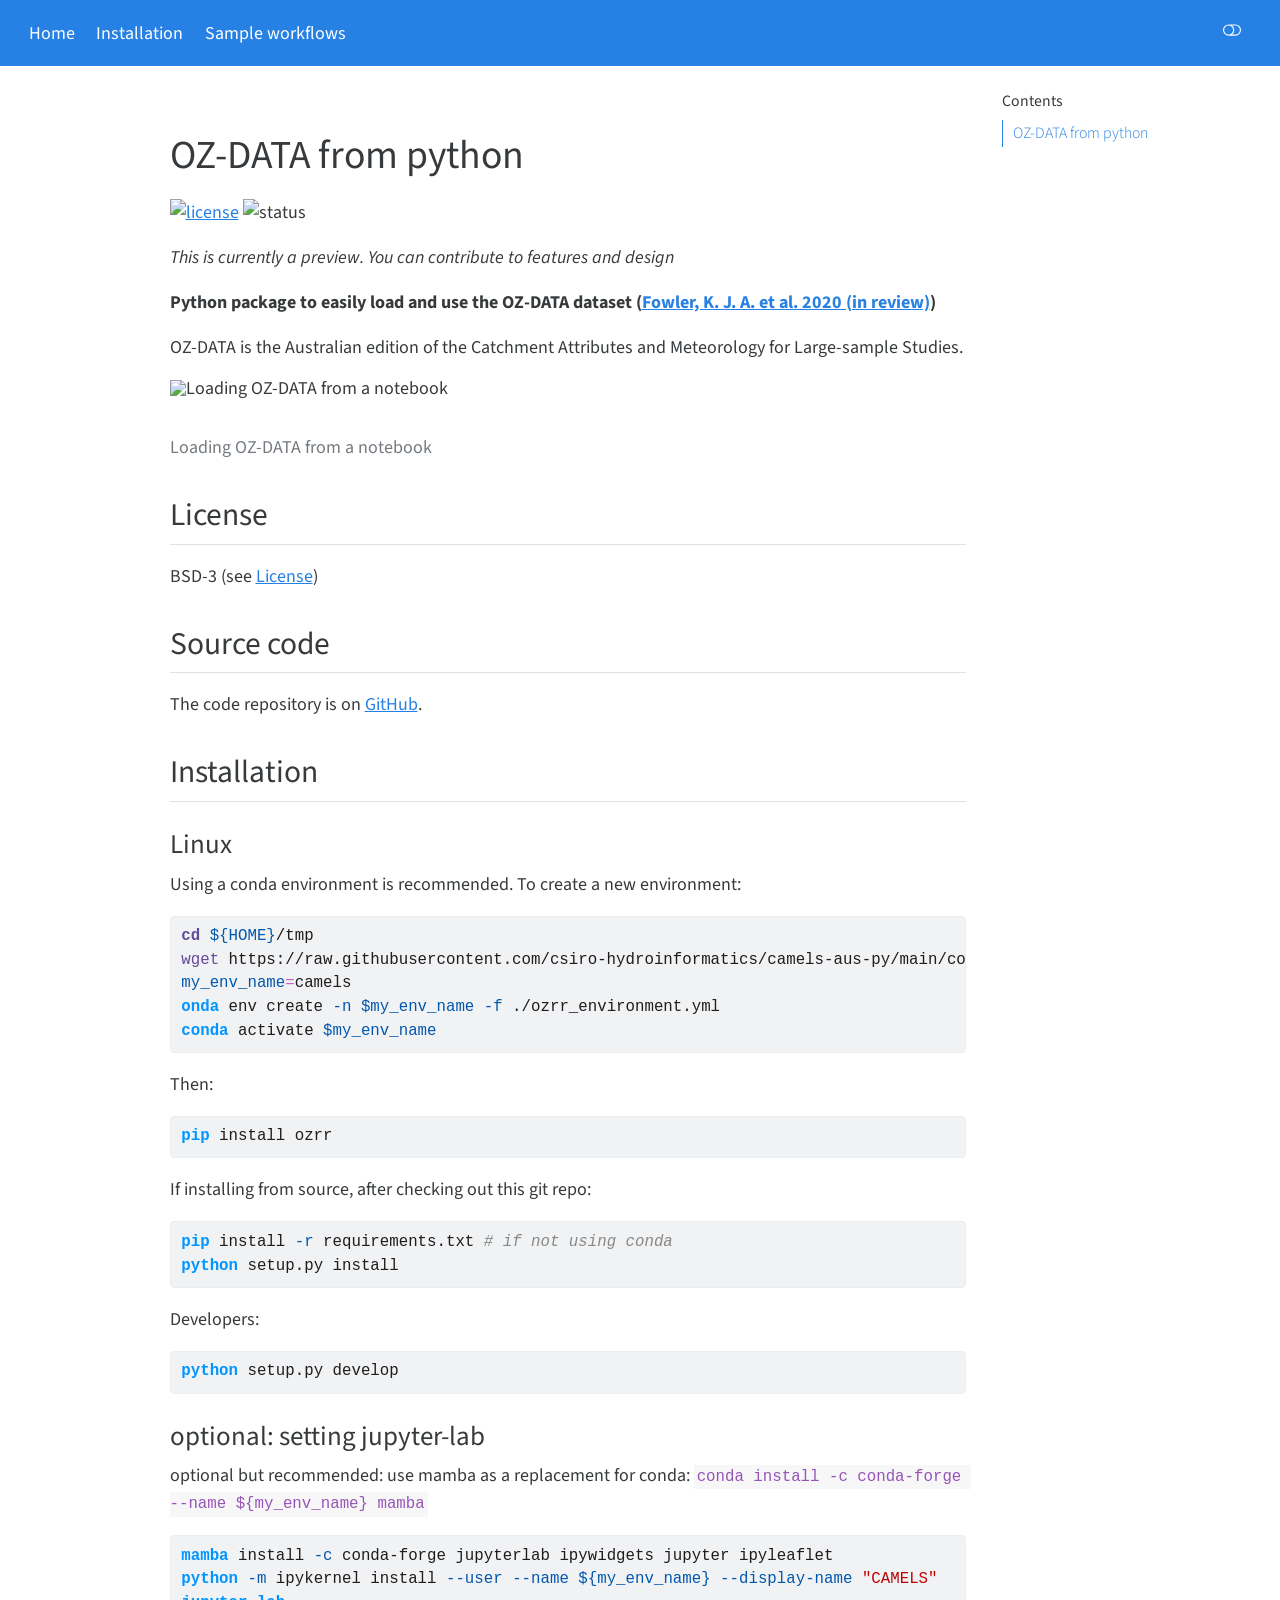
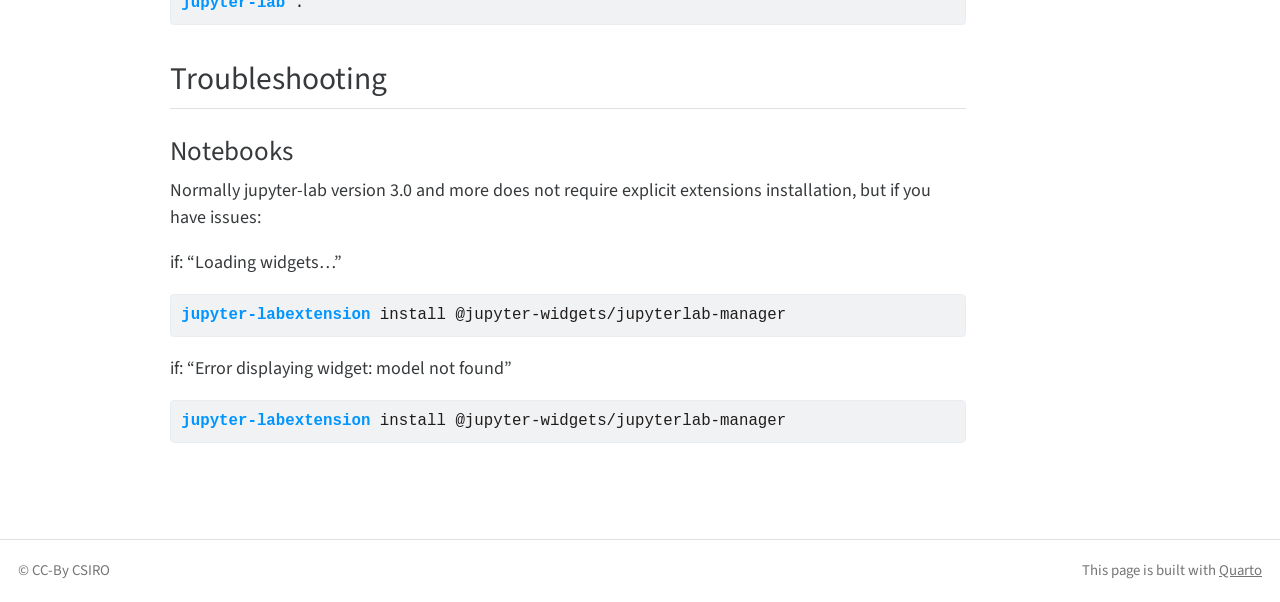
==== ozrr/docs/index.html @ cb068fc8 "Built site for gh-pages" ====
<!DOCTYPE html>
<html xmlns="http://www.w3.org/1999/xhtml" lang="en" xml:lang="en"><head>

<meta charset="utf-8">
<meta name="generator" content="quarto-1.2.335">

<meta name="viewport" content="width=device-width, initial-scale=1.0, user-scalable=yes">


<title>Monthly runoff LSTM – index</title>
<style>
code{white-space: pre-wrap;}
span.smallcaps{font-variant: small-caps;}
div.columns{display: flex; gap: min(4vw, 1.5em);}
div.column{flex: auto; overflow-x: auto;}
div.hanging-indent{margin-left: 1.5em; text-indent: -1.5em;}
ul.task-list{list-style: none;}
ul.task-list li input[type="checkbox"] {
  width: 0.8em;
  margin: 0 0.8em 0.2em -1.6em;
  vertical-align: middle;
}
pre > code.sourceCode { white-space: pre; position: relative; }
pre > code.sourceCode > span { display: inline-block; line-height: 1.25; }
pre > code.sourceCode > span:empty { height: 1.2em; }
.sourceCode { overflow: visible; }
code.sourceCode > span { color: inherit; text-decoration: inherit; }
div.sourceCode { margin: 1em 0; }
pre.sourceCode { margin: 0; }
@media screen {
div.sourceCode { overflow: auto; }
}
@media print {
pre > code.sourceCode { white-space: pre-wrap; }
pre > code.sourceCode > span { text-indent: -5em; padding-left: 5em; }
}
pre.numberSource code
  { counter-reset: source-line 0; }
pre.numberSource code > span
  { position: relative; left: -4em; counter-increment: source-line; }
pre.numberSource code > span > a:first-child::before
  { content: counter(source-line);
    position: relative; left: -1em; text-align: right; vertical-align: baseline;
    border: none; display: inline-block;
    -webkit-touch-callout: none; -webkit-user-select: none;
    -khtml-user-select: none; -moz-user-select: none;
    -ms-user-select: none; user-select: none;
    padding: 0 4px; width: 4em;
    color: #aaaaaa;
  }
pre.numberSource { margin-left: 3em; border-left: 1px solid #aaaaaa;  padding-left: 4px; }
div.sourceCode
  {   }
@media screen {
pre > code.sourceCode > span > a:first-child::before { text-decoration: underline; }
}
code span.al { color: #ff0000; font-weight: bold; } /* Alert */
code span.an { color: #60a0b0; font-weight: bold; font-style: italic; } /* Annotation */
code span.at { color: #7d9029; } /* Attribute */
code span.bn { color: #40a070; } /* BaseN */
code span.bu { color: #008000; } /* BuiltIn */
code span.cf { color: #007020; font-weight: bold; } /* ControlFlow */
code span.ch { color: #4070a0; } /* Char */
code span.cn { color: #880000; } /* Constant */
code span.co { color: #60a0b0; font-style: italic; } /* Comment */
code span.cv { color: #60a0b0; font-weight: bold; font-style: italic; } /* CommentVar */
code span.do { color: #ba2121; font-style: italic; } /* Documentation */
code span.dt { color: #902000; } /* DataType */
code span.dv { color: #40a070; } /* DecVal */
code span.er { color: #ff0000; font-weight: bold; } /* Error */
code span.ex { } /* Extension */
code span.fl { color: #40a070; } /* Float */
code span.fu { color: #06287e; } /* Function */
code span.im { color: #008000; font-weight: bold; } /* Import */
code span.in { color: #60a0b0; font-weight: bold; font-style: italic; } /* Information */
code span.kw { color: #007020; font-weight: bold; } /* Keyword */
code span.op { color: #666666; } /* Operator */
code span.ot { color: #007020; } /* Other */
code span.pp { color: #bc7a00; } /* Preprocessor */
code span.sc { color: #4070a0; } /* SpecialChar */
code span.ss { color: #bb6688; } /* SpecialString */
code span.st { color: #4070a0; } /* String */
code span.va { color: #19177c; } /* Variable */
code span.vs { color: #4070a0; } /* VerbatimString */
code span.wa { color: #60a0b0; font-weight: bold; font-style: italic; } /* Warning */
</style>


<script src="../../site_libs/quarto-nav/quarto-nav.js"></script>
<script src="../../site_libs/quarto-nav/headroom.min.js"></script>
<script src="../../site_libs/clipboard/clipboard.min.js"></script>
<script src="../../site_libs/quarto-search/autocomplete.umd.js"></script>
<script src="../../site_libs/quarto-search/fuse.min.js"></script>
<script src="../../site_libs/quarto-search/quarto-search.js"></script>
<meta name="quarto:offset" content="../../">
<script src="../../site_libs/quarto-html/quarto.js"></script>
<script src="../../site_libs/quarto-html/popper.min.js"></script>
<script src="../../site_libs/quarto-html/tippy.umd.min.js"></script>
<script src="../../site_libs/quarto-html/anchor.min.js"></script>
<link href="../../site_libs/quarto-html/tippy.css" rel="stylesheet">
<link href="../../site_libs/quarto-html/quarto-syntax-highlighting.css" rel="stylesheet" class="quarto-color-scheme" id="quarto-text-highlighting-styles">
<link href="../../site_libs/quarto-html/quarto-syntax-highlighting-dark.css" rel="prefetch" class="quarto-color-scheme quarto-color-alternate" id="quarto-text-highlighting-styles">
<script src="../../site_libs/bootstrap/bootstrap.min.js"></script>
<link href="../../site_libs/bootstrap/bootstrap-icons.css" rel="stylesheet">
<link href="../../site_libs/bootstrap/bootstrap.min.css" rel="stylesheet" class="quarto-color-scheme" id="quarto-bootstrap" data-mode="light">
<link href="../../site_libs/bootstrap/bootstrap-dark.min.css" rel="prefetch" class="quarto-color-scheme quarto-color-alternate" id="quarto-bootstrap" data-mode="dark">
<script id="quarto-search-options" type="application/json">{
  "location": "navbar",
  "copy-button": false,
  "collapse-after": 3,
  "panel-placement": "end",
  "type": "overlay",
  "limit": 20,
  "language": {
    "search-no-results-text": "No results",
    "search-matching-documents-text": "matching documents",
    "search-copy-link-title": "Copy link to search",
    "search-hide-matches-text": "Hide additional matches",
    "search-more-match-text": "more match in this document",
    "search-more-matches-text": "more matches in this document",
    "search-clear-button-title": "Clear",
    "search-detached-cancel-button-title": "Cancel",
    "search-submit-button-title": "Submit"
  }
}</script>


<link rel="stylesheet" href="../../styles.css">
</head>

<body class="nav-fixed">

<div id="quarto-search-results"></div>
  <header id="quarto-header" class="headroom fixed-top">
    <nav class="navbar navbar-expand-lg navbar-dark ">
      <div class="navbar-container container-fluid">
          <button class="navbar-toggler" type="button" data-bs-toggle="collapse" data-bs-target="#navbarCollapse" aria-controls="navbarCollapse" aria-expanded="false" aria-label="Toggle navigation" onclick="if (window.quartoToggleHeadroom) { window.quartoToggleHeadroom(); }">
  <span class="navbar-toggler-icon"></span>
</button>
          <div class="collapse navbar-collapse" id="navbarCollapse">
            <ul class="navbar-nav navbar-nav-scroll me-auto">
  <li class="nav-item">
    <a class="nav-link" href="../../index.html">
 <span class="menu-text">Home</span></a>
  </li>  
  <li class="nav-item">
    <a class="nav-link" href="../../getting-set-up.html">
 <span class="menu-text">Installation</span></a>
  </li>  
  <li class="nav-item">
    <a class="nav-link" href="../../documentation.html">
 <span class="menu-text">Sample workflows</span></a>
  </li>  
</ul>
            <ul class="navbar-nav navbar-nav-scroll ms-auto">
  <li class="nav-item compact">
    <a class="nav-link" href="https://github.com/csiro-hydroinformatics/monthly-lstm-runoff"><i class="bi bi-github" role="img">
</i> 
 <span class="menu-text"></span></a>
  </li>  
</ul>
              <div class="quarto-toggle-container">
                  <a href="" class="quarto-color-scheme-toggle nav-link" onclick="window.quartoToggleColorScheme(); return false;" title="Toggle dark mode"><i class="bi"></i></a>
              </div>
              <div id="quarto-search" class="" title="Search"></div>
          </div> <!-- /navcollapse -->
      </div> <!-- /container-fluid -->
    </nav>
</header>
<!-- content -->
<div id="quarto-content" class="quarto-container page-columns page-rows-contents page-layout-article page-navbar">
<!-- sidebar -->
<!-- margin-sidebar -->
    <div id="quarto-margin-sidebar" class="sidebar margin-sidebar">
        <nav id="TOC" role="doc-toc" class="toc-active">
    <h2 id="toc-title">Contents</h2>
   
  <ul>
  <li><a href="#oz-data-from-python" id="toc-oz-data-from-python" class="nav-link active" data-scroll-target="#oz-data-from-python">OZ-DATA from python</a>
  <ul class="collapse">
  <li><a href="#license" id="toc-license" class="nav-link" data-scroll-target="#license">License</a></li>
  <li><a href="#source-code" id="toc-source-code" class="nav-link" data-scroll-target="#source-code">Source code</a></li>
  <li><a href="#installation" id="toc-installation" class="nav-link" data-scroll-target="#installation">Installation</a>
  <ul class="collapse">
  <li><a href="#linux" id="toc-linux" class="nav-link" data-scroll-target="#linux">Linux</a></li>
  <li><a href="#optional-setting-jupyter-lab" id="toc-optional-setting-jupyter-lab" class="nav-link" data-scroll-target="#optional-setting-jupyter-lab">optional: setting jupyter-lab</a></li>
  </ul></li>
  <li><a href="#troubleshooting" id="toc-troubleshooting" class="nav-link" data-scroll-target="#troubleshooting">Troubleshooting</a>
  <ul class="collapse">
  <li><a href="#notebooks" id="toc-notebooks" class="nav-link" data-scroll-target="#notebooks">Notebooks</a></li>
  </ul></li>
  </ul></li>
  </ul>
</nav>
    </div>
<!-- main -->
<main class="content" id="quarto-document-content">



<section id="oz-data-from-python" class="level1">
<h1>OZ-DATA from python</h1>
<p><a href="https://github.com/csiro-hydroinformatics/monthly-lstm-runoff/blob/master/LICENSE"><img src="https://img.shields.io/badge/license-BSD-blue.svg" class="img-fluid" alt="license"></a> <img src="https://img.shields.io/badge/status-alpha-orange.svg" class="img-fluid" alt="status"></p>
<p><em>This is currently a preview. You can contribute to features and design</em></p>
<!-- master: [![Build status - master](https://ci.appveyor.com/api/projects/status/vmwq7xarxxj8s564/branch/master?svg=true)](https://ci.appveyor.com/project/jmp75/camels-aus-py/branch/master) testing: [![Build status - devel](https://ci.appveyor.com/api/projects/status/vmwq7xarxxj8s564/branch/testing?svg=true)](https://ci.appveyor.com/project/jmp75/camels-aus-py/branch/testing) -->
<p><strong>Python package to easily load and use the OZ-DATA dataset (<a href="https://doi.org/10.5194/essd-2020-228">Fowler, K. J. A. et al.&nbsp;2020 (in review)</a>)</strong></p>
<p>OZ-DATA is the Australian edition of the Catchment Attributes and Meteorology for Large-sample Studies.</p>
<div class="quarto-figure quarto-figure-center">
<figure class="figure">
<figure class="figure">
<img src="./img/rapid_camels_load.png" title="Loading OZ-DATA from a notebook" class="img-fluid figure-img">
</figure>
<p></p><figcaption class="figure-caption">Loading OZ-DATA from a notebook</figcaption><p></p>
</figure>
</div>
<section id="license" class="level2">
<h2 class="anchored" data-anchor-id="license">License</h2>
<p>BSD-3 (see <a href="https://github.com/csiro-hydroinformatics/monthly-lstm-runoff/blob/master/LICENSE">License</a>)</p>
</section>
<section id="source-code" class="level2">
<h2 class="anchored" data-anchor-id="source-code">Source code</h2>
<p>The code repository is on <a href="https://github.com/csiro-hydroinformatics/monthly-lstm-runoff">GitHub</a>.</p>
</section>
<section id="installation" class="level2">
<h2 class="anchored" data-anchor-id="installation">Installation</h2>
<section id="linux" class="level3">
<h3 class="anchored" data-anchor-id="linux">Linux</h3>
<p>Using a conda environment is recommended. To create a new environment:</p>
<div class="sourceCode" id="cb1"><pre class="sourceCode bash code-with-copy"><code class="sourceCode bash"><span id="cb1-1"><a href="#cb1-1" aria-hidden="true" tabindex="-1"></a><span class="bu">cd</span> <span class="va">${HOME}</span>/tmp</span>
<span id="cb1-2"><a href="#cb1-2" aria-hidden="true" tabindex="-1"></a><span class="fu">wget</span> https://raw.githubusercontent.com/csiro-hydroinformatics/camels-aus-py/main/configs/ozrr_environment.yml</span>
<span id="cb1-3"><a href="#cb1-3" aria-hidden="true" tabindex="-1"></a><span class="va">my_env_name</span><span class="op">=</span>camels</span>
<span id="cb1-4"><a href="#cb1-4" aria-hidden="true" tabindex="-1"></a><span class="ex">onda</span> env create <span class="at">-n</span> <span class="va">$my_env_name</span> <span class="at">-f</span> ./ozrr_environment.yml</span>
<span id="cb1-5"><a href="#cb1-5" aria-hidden="true" tabindex="-1"></a><span class="ex">conda</span> activate <span class="va">$my_env_name</span> </span></code><button title="Copy to Clipboard" class="code-copy-button"><i class="bi"></i></button></pre></div>
<p>Then:</p>
<div class="sourceCode" id="cb2"><pre class="sourceCode sh code-with-copy"><code class="sourceCode bash"><span id="cb2-1"><a href="#cb2-1" aria-hidden="true" tabindex="-1"></a><span class="ex">pip</span> install ozrr</span></code><button title="Copy to Clipboard" class="code-copy-button"><i class="bi"></i></button></pre></div>
<p>If installing from source, after checking out this git repo:</p>
<div class="sourceCode" id="cb3"><pre class="sourceCode sh code-with-copy"><code class="sourceCode bash"><span id="cb3-1"><a href="#cb3-1" aria-hidden="true" tabindex="-1"></a><span class="ex">pip</span> install <span class="at">-r</span> requirements.txt <span class="co"># if not using conda</span></span>
<span id="cb3-2"><a href="#cb3-2" aria-hidden="true" tabindex="-1"></a><span class="ex">python</span> setup.py install</span></code><button title="Copy to Clipboard" class="code-copy-button"><i class="bi"></i></button></pre></div>
<p>Developers:</p>
<div class="sourceCode" id="cb4"><pre class="sourceCode sh code-with-copy"><code class="sourceCode bash"><span id="cb4-1"><a href="#cb4-1" aria-hidden="true" tabindex="-1"></a><span class="ex">python</span> setup.py develop</span></code><button title="Copy to Clipboard" class="code-copy-button"><i class="bi"></i></button></pre></div>
</section>
<section id="optional-setting-jupyter-lab" class="level3">
<h3 class="anchored" data-anchor-id="optional-setting-jupyter-lab">optional: setting jupyter-lab</h3>
<p>optional but recommended: use mamba as a replacement for conda: <code>conda install -c conda-forge --name ${my_env_name} mamba</code></p>
<div class="sourceCode" id="cb5"><pre class="sourceCode sh code-with-copy"><code class="sourceCode bash"><span id="cb5-1"><a href="#cb5-1" aria-hidden="true" tabindex="-1"></a><span class="ex">mamba</span> install <span class="at">-c</span> conda-forge jupyterlab ipywidgets jupyter ipyleaflet</span>
<span id="cb5-2"><a href="#cb5-2" aria-hidden="true" tabindex="-1"></a><span class="ex">python</span> <span class="at">-m</span> ipykernel install <span class="at">--user</span> <span class="at">--name</span> <span class="va">${my_env_name}</span> <span class="at">--display-name</span> <span class="st">"CAMELS"</span></span>
<span id="cb5-3"><a href="#cb5-3" aria-hidden="true" tabindex="-1"></a><span class="ex">jupyter-lab</span> .</span></code><button title="Copy to Clipboard" class="code-copy-button"><i class="bi"></i></button></pre></div>
</section>
</section>
<section id="troubleshooting" class="level2">
<h2 class="anchored" data-anchor-id="troubleshooting">Troubleshooting</h2>
<section id="notebooks" class="level3">
<h3 class="anchored" data-anchor-id="notebooks">Notebooks</h3>
<p>Normally jupyter-lab version 3.0 and more does not require explicit extensions installation, but if you have issues:</p>
<p>if: “Loading widgets…”</p>
<div class="sourceCode" id="cb6"><pre class="sourceCode sh code-with-copy"><code class="sourceCode bash"><span id="cb6-1"><a href="#cb6-1" aria-hidden="true" tabindex="-1"></a><span class="ex">jupyter-labextension</span> install @jupyter-widgets/jupyterlab-manager</span></code><button title="Copy to Clipboard" class="code-copy-button"><i class="bi"></i></button></pre></div>
<p>if: “Error displaying widget: model not found”</p>
<div class="sourceCode" id="cb7"><pre class="sourceCode sh code-with-copy"><code class="sourceCode bash"><span id="cb7-1"><a href="#cb7-1" aria-hidden="true" tabindex="-1"></a><span class="ex">jupyter-labextension</span> install @jupyter-widgets/jupyterlab-manager</span></code><button title="Copy to Clipboard" class="code-copy-button"><i class="bi"></i></button></pre></div>


</section>
</section>
</section>

</main> <!-- /main -->
<script id="quarto-html-after-body" type="application/javascript">
window.document.addEventListener("DOMContentLoaded", function (event) {
  const toggleBodyColorMode = (bsSheetEl) => {
    const mode = bsSheetEl.getAttribute("data-mode");
    const bodyEl = window.document.querySelector("body");
    if (mode === "dark") {
      bodyEl.classList.add("quarto-dark");
      bodyEl.classList.remove("quarto-light");
    } else {
      bodyEl.classList.add("quarto-light");
      bodyEl.classList.remove("quarto-dark");
    }
  }
  const toggleBodyColorPrimary = () => {
    const bsSheetEl = window.document.querySelector("link#quarto-bootstrap");
    if (bsSheetEl) {
      toggleBodyColorMode(bsSheetEl);
    }
  }
  toggleBodyColorPrimary();  
  const disableStylesheet = (stylesheets) => {
    for (let i=0; i < stylesheets.length; i++) {
      const stylesheet = stylesheets[i];
      stylesheet.rel = 'prefetch';
    }
  }
  const enableStylesheet = (stylesheets) => {
    for (let i=0; i < stylesheets.length; i++) {
      const stylesheet = stylesheets[i];
      stylesheet.rel = 'stylesheet';
    }
  }
  const manageTransitions = (selector, allowTransitions) => {
    const els = window.document.querySelectorAll(selector);
    for (let i=0; i < els.length; i++) {
      const el = els[i];
      if (allowTransitions) {
        el.classList.remove('notransition');
      } else {
        el.classList.add('notransition');
      }
    }
  }
  const toggleColorMode = (alternate) => {
    // Switch the stylesheets
    const alternateStylesheets = window.document.querySelectorAll('link.quarto-color-scheme.quarto-color-alternate');
    manageTransitions('#quarto-margin-sidebar .nav-link', false);
    if (alternate) {
      enableStylesheet(alternateStylesheets);
      for (const sheetNode of alternateStylesheets) {
        if (sheetNode.id === "quarto-bootstrap") {
          toggleBodyColorMode(sheetNode);
        }
      }
    } else {
      disableStylesheet(alternateStylesheets);
      toggleBodyColorPrimary();
    }
    manageTransitions('#quarto-margin-sidebar .nav-link', true);
    // Switch the toggles
    const toggles = window.document.querySelectorAll('.quarto-color-scheme-toggle');
    for (let i=0; i < toggles.length; i++) {
      const toggle = toggles[i];
      if (toggle) {
        if (alternate) {
          toggle.classList.add("alternate");     
        } else {
          toggle.classList.remove("alternate");
        }
      }
    }
    // Hack to workaround the fact that safari doesn't
    // properly recolor the scrollbar when toggling (#1455)
    if (navigator.userAgent.indexOf('Safari') > 0 && navigator.userAgent.indexOf('Chrome') == -1) {
      manageTransitions("body", false);
      window.scrollTo(0, 1);
      setTimeout(() => {
        window.scrollTo(0, 0);
        manageTransitions("body", true);
      }, 40);  
    }
  }
  const isFileUrl = () => { 
    return window.location.protocol === 'file:';
  }
  const hasAlternateSentinel = () => {  
    let styleSentinel = getColorSchemeSentinel();
    if (styleSentinel !== null) {
      return styleSentinel === "alternate";
    } else {
      return false;
    }
  }
  const setStyleSentinel = (alternate) => {
    const value = alternate ? "alternate" : "default";
    if (!isFileUrl()) {
      window.localStorage.setItem("quarto-color-scheme", value);
    } else {
      localAlternateSentinel = value;
    }
  }
  const getColorSchemeSentinel = () => {
    if (!isFileUrl()) {
      const storageValue = window.localStorage.getItem("quarto-color-scheme");
      return storageValue != null ? storageValue : localAlternateSentinel;
    } else {
      return localAlternateSentinel;
    }
  }
  let localAlternateSentinel = 'default';
  // Dark / light mode switch
  window.quartoToggleColorScheme = () => {
    // Read the current dark / light value 
    let toAlternate = !hasAlternateSentinel();
    toggleColorMode(toAlternate);
    setStyleSentinel(toAlternate);
  };
  // Ensure there is a toggle, if there isn't float one in the top right
  if (window.document.querySelector('.quarto-color-scheme-toggle') === null) {
    const a = window.document.createElement('a');
    a.classList.add('top-right');
    a.classList.add('quarto-color-scheme-toggle');
    a.href = "";
    a.onclick = function() { try { window.quartoToggleColorScheme(); } catch {} return false; };
    const i = window.document.createElement("i");
    i.classList.add('bi');
    a.appendChild(i);
    window.document.body.appendChild(a);
  }
  // Switch to dark mode if need be
  if (hasAlternateSentinel()) {
    toggleColorMode(true);
  } else {
    toggleColorMode(false);
  }
  const icon = "";
  const anchorJS = new window.AnchorJS();
  anchorJS.options = {
    placement: 'right',
    icon: icon
  };
  anchorJS.add('.anchored');
  const clipboard = new window.ClipboardJS('.code-copy-button', {
    target: function(trigger) {
      return trigger.previousElementSibling;
    }
  });
  clipboard.on('success', function(e) {
    // button target
    const button = e.trigger;
    // don't keep focus
    button.blur();
    // flash "checked"
    button.classList.add('code-copy-button-checked');
    var currentTitle = button.getAttribute("title");
    button.setAttribute("title", "Copied!");
    let tooltip;
    if (window.bootstrap) {
      button.setAttribute("data-bs-toggle", "tooltip");
      button.setAttribute("data-bs-placement", "left");
      button.setAttribute("data-bs-title", "Copied!");
      tooltip = new bootstrap.Tooltip(button, 
        { trigger: "manual", 
          customClass: "code-copy-button-tooltip",
          offset: [0, -8]});
      tooltip.show();    
    }
    setTimeout(function() {
      if (tooltip) {
        tooltip.hide();
        button.removeAttribute("data-bs-title");
        button.removeAttribute("data-bs-toggle");
        button.removeAttribute("data-bs-placement");
      }
      button.setAttribute("title", currentTitle);
      button.classList.remove('code-copy-button-checked');
    }, 1000);
    // clear code selection
    e.clearSelection();
  });
  function tippyHover(el, contentFn) {
    const config = {
      allowHTML: true,
      content: contentFn,
      maxWidth: 500,
      delay: 100,
      arrow: false,
      appendTo: function(el) {
          return el.parentElement;
      },
      interactive: true,
      interactiveBorder: 10,
      theme: 'quarto',
      placement: 'bottom-start'
    };
    window.tippy(el, config); 
  }
  const noterefs = window.document.querySelectorAll('a[role="doc-noteref"]');
  for (var i=0; i<noterefs.length; i++) {
    const ref = noterefs[i];
    tippyHover(ref, function() {
      // use id or data attribute instead here
      let href = ref.getAttribute('data-footnote-href') || ref.getAttribute('href');
      try { href = new URL(href).hash; } catch {}
      const id = href.replace(/^#\/?/, "");
      const note = window.document.getElementById(id);
      return note.innerHTML;
    });
  }
  const findCites = (el) => {
    const parentEl = el.parentElement;
    if (parentEl) {
      const cites = parentEl.dataset.cites;
      if (cites) {
        return {
          el,
          cites: cites.split(' ')
        };
      } else {
        return findCites(el.parentElement)
      }
    } else {
      return undefined;
    }
  };
  var bibliorefs = window.document.querySelectorAll('a[role="doc-biblioref"]');
  for (var i=0; i<bibliorefs.length; i++) {
    const ref = bibliorefs[i];
    const citeInfo = findCites(ref);
    if (citeInfo) {
      tippyHover(citeInfo.el, function() {
        var popup = window.document.createElement('div');
        citeInfo.cites.forEach(function(cite) {
          var citeDiv = window.document.createElement('div');
          citeDiv.classList.add('hanging-indent');
          citeDiv.classList.add('csl-entry');
          var biblioDiv = window.document.getElementById('ref-' + cite);
          if (biblioDiv) {
            citeDiv.innerHTML = biblioDiv.innerHTML;
          }
          popup.appendChild(citeDiv);
        });
        return popup.innerHTML;
      });
    }
  }
});
</script>
</div> <!-- /content -->
<footer class="footer">
  <div class="nav-footer">
    <div class="nav-footer-left">© CC-By CSIRO</div>   
    <div class="nav-footer-right">This page is built with <a href="https://quarto.org/">Quarto</a></div>
  </div>
</footer>



</body></html>
---- site_libs/quarto-html/tippy.css ----
.tippy-box[data-animation=fade][data-state=hidden]{opacity:0}[data-tippy-root]{max-width:calc(100vw - 10px)}.tippy-box{position:relative;background-color:#333;color:#fff;border-radius:4px;font-size:14px;line-height:1.4;white-space:normal;outline:0;transition-property:transform,visibility,opacity}.tippy-box[data-placement^=top]>.tippy-arrow{bottom:0}.tippy-box[data-placement^=top]>.tippy-arrow:before{bottom:-7px;left:0;border-width:8px 8px 0;border-top-color:initial;transform-origin:center top}.tippy-box[data-placement^=bottom]>.tippy-arrow{top:0}.tippy-box[data-placement^=bottom]>.tippy-arrow:before{top:-7px;left:0;border-width:0 8px 8px;border-bottom-color:initial;transform-origin:center bottom}.tippy-box[data-placement^=left]>.tippy-arrow{right:0}.tippy-box[data-placement^=left]>.tippy-arrow:before{border-width:8px 0 8px 8px;border-left-color:initial;right:-7px;transform-origin:center left}.tippy-box[data-placement^=right]>.tippy-arrow{left:0}.tippy-box[data-placement^=right]>.tippy-arrow:before{left:-7px;border-width:8px 8px 8px 0;border-right-color:initial;transform-origin:center right}.tippy-box[data-inertia][data-state=visible]{transition-timing-function:cubic-bezier(.54,1.5,.38,1.11)}.tippy-arrow{width:16px;height:16px;color:#333}.tippy-arrow:before{content:"";position:absolute;border-color:transparent;border-style:solid}.tippy-content{position:relative;padding:5px 9px;z-index:1}
---- site_libs/quarto-html/quarto-syntax-highlighting.css ----
/* quarto syntax highlight colors */
:root {
  --quarto-hl-kw-color: #1f1c1b;
  --quarto-hl-fu-color: #644a9b;
  --quarto-hl-va-color: #0057ae;
  --quarto-hl-cf-color: #1f1c1b;
  --quarto-hl-op-color: #ca60ca;
  --quarto-hl-bu-color: #644a9b;
  --quarto-hl-ex-color: #0095ff;
  --quarto-hl-pp-color: #006e28;
  --quarto-hl-at-color: #0057ae;
  --quarto-hl-ch-color: #924c9d;
  --quarto-hl-sc-color: #3daee9;
  --quarto-hl-st-color: #bf0303;
  --quarto-hl-vs-color: #bf0303;
  --quarto-hl-ss-color: #ff5500;
  --quarto-hl-im-color: #ff5500;
  --quarto-hl-dt-color: #0057ae;
  --quarto-hl-dv-color: #b08000;
  --quarto-hl-bn-color: #b08000;
  --quarto-hl-fl-color: #b08000;
  --quarto-hl-cn-color: #aa5500;
  --quarto-hl-co-color: #898887;
  --quarto-hl-do-color: #607880;
  --quarto-hl-an-color: #ca60ca;
  --quarto-hl-cv-color: #0095ff;
  --quarto-hl-re-color: #0057ae;
  --quarto-hl-in-color: #b08000;
  --quarto-hl-wa-color: #bf0303;
  --quarto-hl-al-color: #bf0303;
  --quarto-hl-er-color: #bf0303;
}

/* other quarto variables */
:root {
  --quarto-font-monospace: SFMono-Regular, Menlo, Monaco, Consolas, "Liberation Mono", "Courier New", monospace;
}

pre > code.sourceCode > span {
  color: #1f1c1b;
}

code span {
  color: #1f1c1b;
}

code.sourceCode > span {
  color: #1f1c1b;
}

div.sourceCode,
div.sourceCode pre.sourceCode {
  color: #1f1c1b;
}

code span.kw {
  color: #1f1c1b;
  font-weight: bold;
}

code span.fu {
  color: #644a9b;
}

code span.va {
  color: #0057ae;
}

code span.cf {
  color: #1f1c1b;
  font-weight: bold;
}

code span.op {
  color: #ca60ca;
}

code span.bu {
  color: #644a9b;
  font-weight: bold;
}

code span.ex {
  color: #0095ff;
  font-weight: bold;
}

code span.pp {
  color: #006e28;
}

code span.at {
  color: #0057ae;
}

code span.ch {
  color: #924c9d;
}

code span.sc {
  color: #3daee9;
}

code span.st {
  color: #bf0303;
}

code span.vs {
  color: #bf0303;
}

code span.ss {
  color: #ff5500;
}

code span.im {
  color: #ff5500;
}

code span.dt {
  color: #0057ae;
}

code span.dv {
  color: #b08000;
}

code span.bn {
  color: #b08000;
}

code span.fl {
  color: #b08000;
}

code span.cn {
  color: #aa5500;
}

code span.co {
  color: #898887;
}

code span.do {
  color: #607880;
}

code span.an {
  color: #ca60ca;
}

code span.cv {
  color: #0095ff;
}

code span.re {
  color: #0057ae;
}

code span.in {
  color: #b08000;
}

code span.wa {
  color: #bf0303;
}

code span.al {
  color: #bf0303;
  font-weight: bold;
}

code span.er {
  color: #bf0303;
  text-decoration: underline;
}

.prevent-inlining {
  content: "</";
}

/*# sourceMappingURL=debc5d5d77c3f9108843748ff7464032.css.map */
---- site_libs/quarto-html/quarto-syntax-highlighting-dark.css ----
/* quarto syntax highlight colors */
:root {
  --quarto-hl-kw-color: #cfcfc2;
  --quarto-hl-fu-color: #8e44ad;
  --quarto-hl-va-color: #27aeae;
  --quarto-hl-cf-color: #fdbc4b;
  --quarto-hl-op-color: #3f8058;
  --quarto-hl-bu-color: #7f8c8d;
  --quarto-hl-ex-color: #0099ff;
  --quarto-hl-pp-color: #27ae60;
  --quarto-hl-at-color: #2980b9;
  --quarto-hl-ch-color: #3daee9;
  --quarto-hl-sc-color: #3daee9;
  --quarto-hl-st-color: #f44f4f;
  --quarto-hl-vs-color: #da4453;
  --quarto-hl-ss-color: #da4453;
  --quarto-hl-im-color: #27ae60;
  --quarto-hl-dt-color: #2980b9;
  --quarto-hl-dv-color: #f67400;
  --quarto-hl-bn-color: #f67400;
  --quarto-hl-fl-color: #f67400;
  --quarto-hl-cn-color: #27aeae;
  --quarto-hl-co-color: #7a7c7d;
  --quarto-hl-do-color: #a43340;
  --quarto-hl-an-color: #3f8058;
  --quarto-hl-cv-color: #7f8c8d;
  --quarto-hl-re-color: #2980b9;
  --quarto-hl-in-color: #c45b00;
  --quarto-hl-wa-color: #da4453;
  --quarto-hl-al-color: #95da4c;
  --quarto-hl-er-color: #da4453;
}

/* other quarto variables */
:root {
  --quarto-font-monospace: SFMono-Regular, Menlo, Monaco, Consolas, "Liberation Mono", "Courier New", monospace;
}

pre > code.sourceCode > span {
  color: #cfcfc2;
}

code span {
  color: #cfcfc2;
}

code.sourceCode > span {
  color: #cfcfc2;
}

div.sourceCode,
div.sourceCode pre.sourceCode {
  color: #cfcfc2;
}

code span.kw {
  color: #cfcfc2;
  font-weight: bold;
}

code span.fu {
  color: #8e44ad;
}

code span.va {
  color: #27aeae;
}

code span.cf {
  color: #fdbc4b;
  font-weight: bold;
}

code span.op {
  color: #3f8058;
}

code span.bu {
  color: #7f8c8d;
}

code span.ex {
  color: #0099ff;
  font-weight: bold;
}

code span.pp {
  color: #27ae60;
}

code span.at {
  color: #2980b9;
}

code span.ch {
  color: #3daee9;
}

code span.sc {
  color: #3daee9;
}

code span.st {
  color: #f44f4f;
}

code span.vs {
  color: #da4453;
}

code span.ss {
  color: #da4453;
}

code span.im {
  color: #27ae60;
}

code span.dt {
  color: #2980b9;
}

code span.dv {
  color: #f67400;
}

code span.bn {
  color: #f67400;
}

code span.fl {
  color: #f67400;
}

code span.cn {
  color: #27aeae;
  font-weight: bold;
}

code span.co {
  color: #7a7c7d;
}

code span.do {
  color: #a43340;
}

code span.an {
  color: #3f8058;
}

code span.cv {
  color: #7f8c8d;
}

code span.re {
  color: #2980b9;
}

code span.in {
  color: #c45b00;
}

code span.wa {
  color: #da4453;
}

code span.al {
  color: #95da4c;
  font-weight: bold;
}

code span.er {
  color: #da4453;
  text-decoration: underline;
}

.prevent-inlining {
  content: "</";
}

/*# sourceMappingURL=935a306eefa94366c21e1a970dddb765.css.map */
---- styles.css ----
/* css styles */
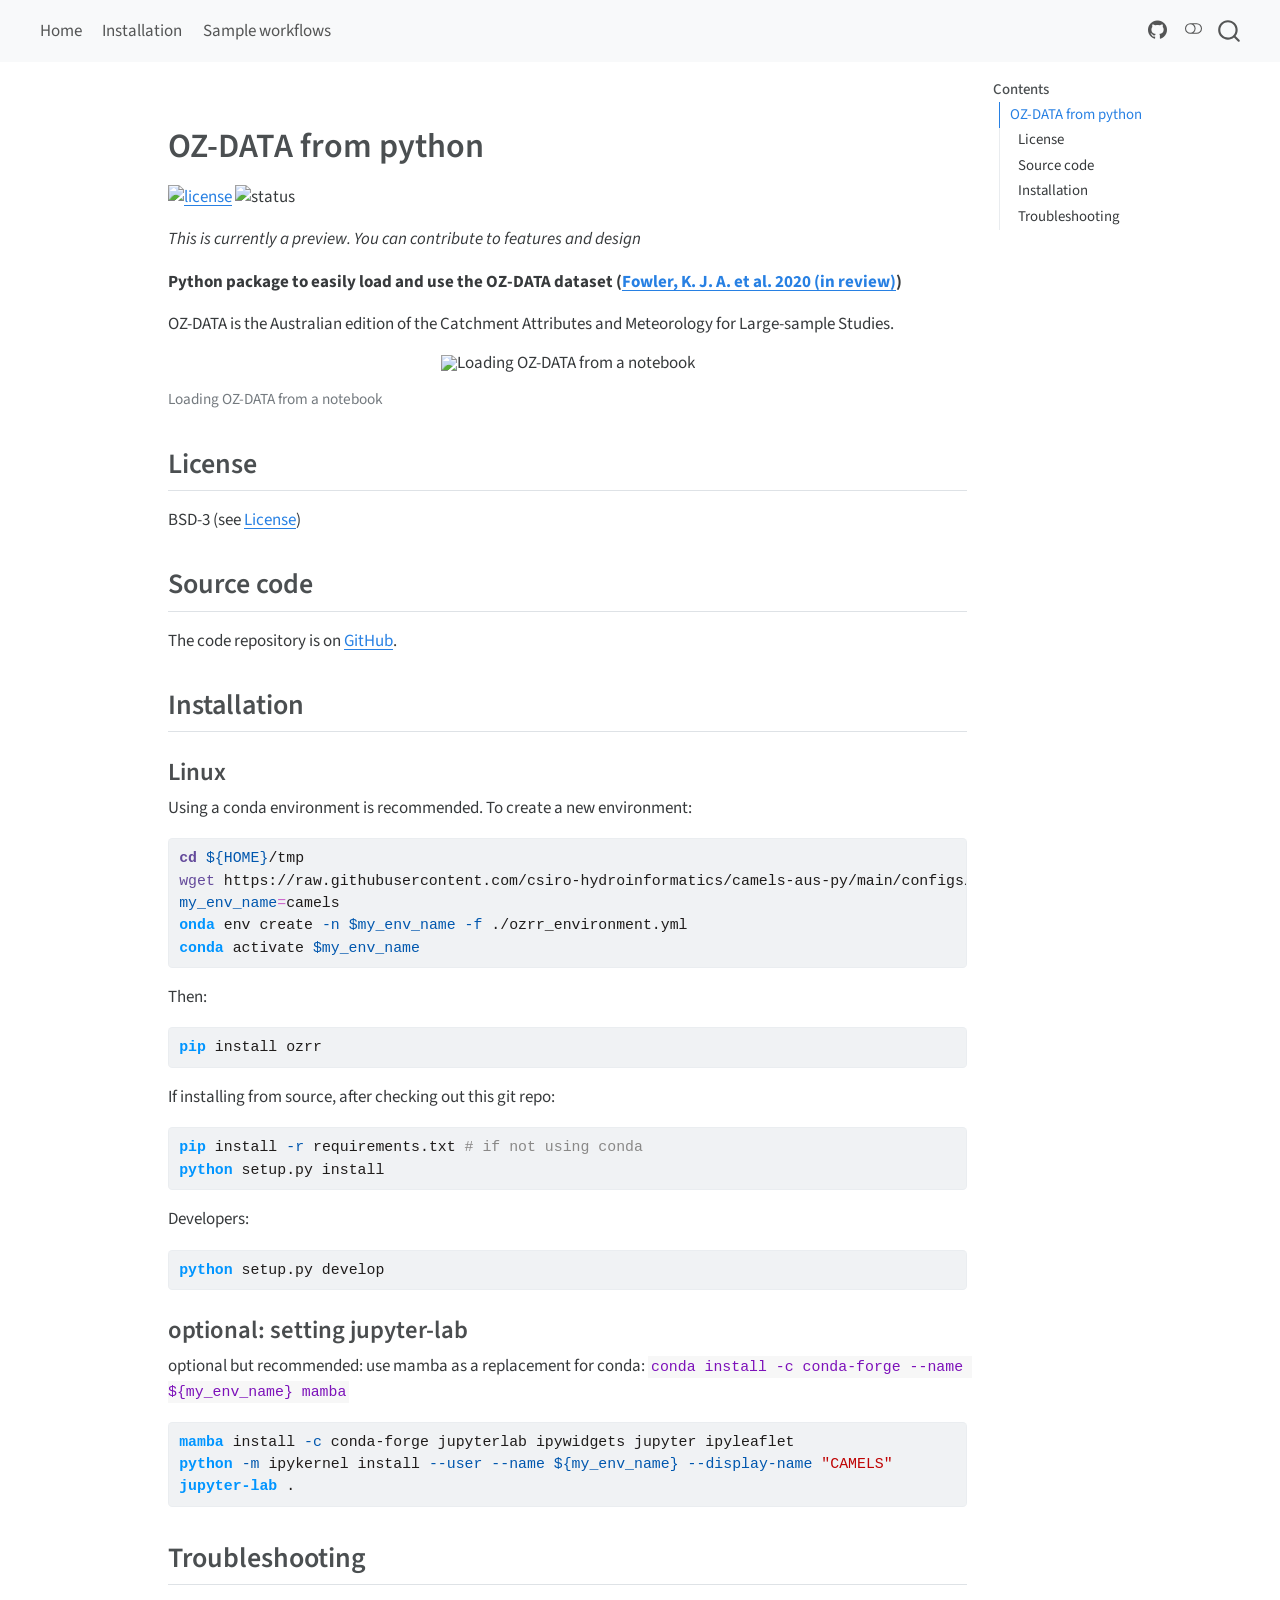
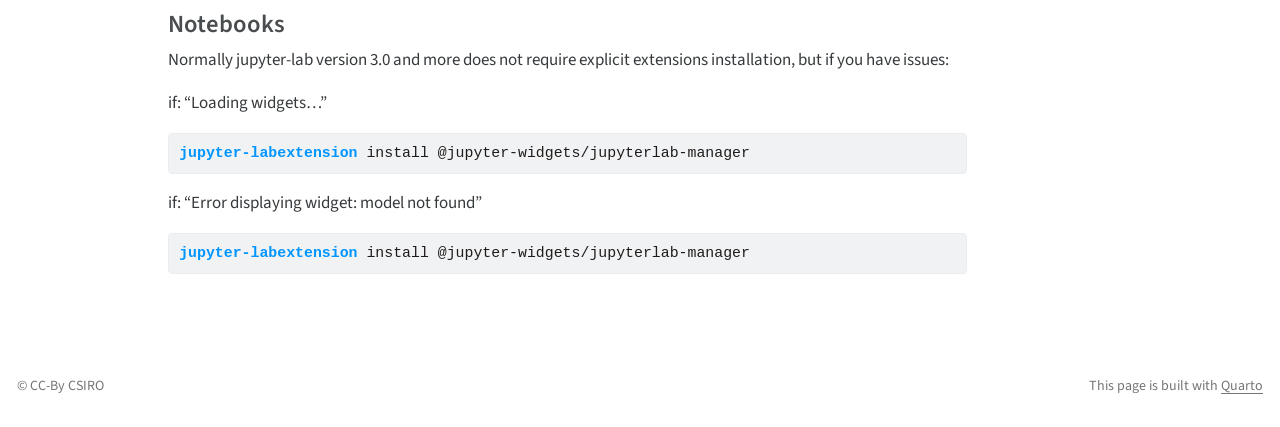
==== commit 989fe1e3: "Built site for gh-pages" ====
--- a/ozrr/docs/index.html
+++ b/ozrr/docs/index.html
@@ -2,7 +2,7 @@
 <html xmlns="http://www.w3.org/1999/xhtml" lang="en" xml:lang="en"><head>
 
 <meta charset="utf-8">
-<meta name="generator" content="quarto-1.2.335">
+<meta name="generator" content="quarto-1.4.358">
 
 <meta name="viewport" content="width=device-width, initial-scale=1.0, user-scalable=yes">
 
@@ -17,11 +17,12 @@
 ul.task-list{list-style: none;}
 ul.task-list li input[type="checkbox"] {
   width: 0.8em;
-  margin: 0 0.8em 0.2em -1.6em;
+  margin: 0 0.8em 0.2em -1em; /* quarto-specific, see https://github.com/quarto-dev/quarto-cli/issues/4556 */ 
   vertical-align: middle;
 }
+/* CSS for syntax highlighting */
 pre > code.sourceCode { white-space: pre; position: relative; }
-pre > code.sourceCode > span { display: inline-block; line-height: 1.25; }
+pre > code.sourceCode > span { line-height: 1.25; }
 pre > code.sourceCode > span:empty { height: 1.2em; }
 .sourceCode { overflow: visible; }
 code.sourceCode > span { color: inherit; text-decoration: inherit; }
@@ -46,43 +47,13 @@
     -khtml-user-select: none; -moz-user-select: none;
     -ms-user-select: none; user-select: none;
     padding: 0 4px; width: 4em;
-    color: #aaaaaa;
-  }
-pre.numberSource { margin-left: 3em; border-left: 1px solid #aaaaaa;  padding-left: 4px; }
+  }
+pre.numberSource { margin-left: 3em;  padding-left: 4px; }
 div.sourceCode
   {   }
 @media screen {
 pre > code.sourceCode > span > a:first-child::before { text-decoration: underline; }
 }
-code span.al { color: #ff0000; font-weight: bold; } /* Alert */
-code span.an { color: #60a0b0; font-weight: bold; font-style: italic; } /* Annotation */
-code span.at { color: #7d9029; } /* Attribute */
-code span.bn { color: #40a070; } /* BaseN */
-code span.bu { color: #008000; } /* BuiltIn */
-code span.cf { color: #007020; font-weight: bold; } /* ControlFlow */
-code span.ch { color: #4070a0; } /* Char */
-code span.cn { color: #880000; } /* Constant */
-code span.co { color: #60a0b0; font-style: italic; } /* Comment */
-code span.cv { color: #60a0b0; font-weight: bold; font-style: italic; } /* CommentVar */
-code span.do { color: #ba2121; font-style: italic; } /* Documentation */
-code span.dt { color: #902000; } /* DataType */
-code span.dv { color: #40a070; } /* DecVal */
-code span.er { color: #ff0000; font-weight: bold; } /* Error */
-code span.ex { } /* Extension */
-code span.fl { color: #40a070; } /* Float */
-code span.fu { color: #06287e; } /* Function */
-code span.im { color: #008000; font-weight: bold; } /* Import */
-code span.in { color: #60a0b0; font-weight: bold; font-style: italic; } /* Information */
-code span.kw { color: #007020; font-weight: bold; } /* Keyword */
-code span.op { color: #666666; } /* Operator */
-code span.ot { color: #007020; } /* Other */
-code span.pp { color: #bc7a00; } /* Preprocessor */
-code span.sc { color: #4070a0; } /* SpecialChar */
-code span.ss { color: #bb6688; } /* SpecialString */
-code span.st { color: #4070a0; } /* String */
-code span.va { color: #19177c; } /* Variable */
-code span.vs { color: #4070a0; } /* VerbatimString */
-code span.wa { color: #60a0b0; font-weight: bold; font-style: italic; } /* Warning */
 </style>
 
 
@@ -111,6 +82,12 @@
   "panel-placement": "end",
   "type": "overlay",
   "limit": 20,
+  "keyboard-shortcut": [
+    "f",
+    "/",
+    "s"
+  ],
+  "show-item-context": false,
   "language": {
     "search-no-results-text": "No results",
     "search-matching-documents-text": "matching documents",
@@ -120,7 +97,8 @@
     "search-more-matches-text": "more matches in this document",
     "search-clear-button-title": "Clear",
     "search-detached-cancel-button-title": "Cancel",
-    "search-submit-button-title": "Submit"
+    "search-submit-button-title": "Submit",
+    "search-label": "Search"
   }
 }</script>
 
@@ -134,36 +112,36 @@
   <header id="quarto-header" class="headroom fixed-top">
     <nav class="navbar navbar-expand-lg navbar-dark ">
       <div class="navbar-container container-fluid">
+            <div id="quarto-search" class="" title="Search"></div>
           <button class="navbar-toggler" type="button" data-bs-toggle="collapse" data-bs-target="#navbarCollapse" aria-controls="navbarCollapse" aria-expanded="false" aria-label="Toggle navigation" onclick="if (window.quartoToggleHeadroom) { window.quartoToggleHeadroom(); }">
   <span class="navbar-toggler-icon"></span>
 </button>
           <div class="collapse navbar-collapse" id="navbarCollapse">
             <ul class="navbar-nav navbar-nav-scroll me-auto">
   <li class="nav-item">
-    <a class="nav-link" href="../../index.html">
- <span class="menu-text">Home</span></a>
+    <a class="nav-link" href="../../index.html"> 
+<span class="menu-text">Home</span></a>
   </li>  
   <li class="nav-item">
-    <a class="nav-link" href="../../getting-set-up.html">
- <span class="menu-text">Installation</span></a>
+    <a class="nav-link" href="../../getting-set-up.html"> 
+<span class="menu-text">Installation</span></a>
   </li>  
   <li class="nav-item">
-    <a class="nav-link" href="../../documentation.html">
- <span class="menu-text">Sample workflows</span></a>
+    <a class="nav-link" href="../../documentation.html"> 
+<span class="menu-text">Sample workflows</span></a>
   </li>  
 </ul>
             <ul class="navbar-nav navbar-nav-scroll ms-auto">
   <li class="nav-item compact">
-    <a class="nav-link" href="https://github.com/csiro-hydroinformatics/monthly-lstm-runoff"><i class="bi bi-github" role="img">
+    <a class="nav-link" href="https://github.com/csiro-hydroinformatics/monthly-lstm-runoff"> <i class="bi bi-github" role="img">
 </i> 
- <span class="menu-text"></span></a>
+<span class="menu-text"></span></a>
   </li>  
 </ul>
-              <div class="quarto-toggle-container">
-                  <a href="" class="quarto-color-scheme-toggle nav-link" onclick="window.quartoToggleColorScheme(); return false;" title="Toggle dark mode"><i class="bi"></i></a>
-              </div>
-              <div id="quarto-search" class="" title="Search"></div>
           </div> <!-- /navcollapse -->
+          <div class="quarto-navbar-tools">
+  <a href="" class="quarto-color-scheme-toggle quarto-navigation-tool  px-1" onclick="window.quartoToggleColorScheme(); return false;" title="Toggle dark mode"><i class="bi"></i></a>
+</div>
       </div> <!-- /container-fluid -->
     </nav>
 </header>
@@ -207,10 +185,8 @@
 <p>OZ-DATA is the Australian edition of the Catchment Attributes and Meteorology for Large-sample Studies.</p>
 <div class="quarto-figure quarto-figure-center">
 <figure class="figure">
-<figure class="figure">
-<img src="./img/rapid_camels_load.png" title="Loading OZ-DATA from a notebook" class="img-fluid figure-img">
-</figure>
-<p></p><figcaption class="figure-caption">Loading OZ-DATA from a notebook</figcaption><p></p>
+<p><img src="./img/rapid_camels_load.png" title="Loading OZ-DATA from a notebook" class="img-fluid figure-img"></p>
+<figcaption class="figure-caption">Loading OZ-DATA from a notebook</figcaption>
 </figure>
 </div>
 <section id="license" class="level2">
@@ -306,6 +282,33 @@
       }
     }
   }
+  const toggleGiscusIfUsed = (isAlternate, darkModeDefault) => {
+    const baseTheme = document.querySelector('#giscus-base-theme')?.value ?? 'light';
+    const alternateTheme = document.querySelector('#giscus-alt-theme')?.value ?? 'dark';
+    let newTheme = '';
+    if(darkModeDefault) {
+      newTheme = isAlternate ? baseTheme : alternateTheme;
+    } else {
+      newTheme = isAlternate ? alternateTheme : baseTheme;
+    }
+    const changeGiscusTheme = () => {
+      // From: https://github.com/giscus/giscus/issues/336
+      const sendMessage = (message) => {
+        const iframe = document.querySelector('iframe.giscus-frame');
+        if (!iframe) return;
+        iframe.contentWindow.postMessage({ giscus: message }, 'https://giscus.app');
+      }
+      sendMessage({
+        setConfig: {
+          theme: newTheme
+        }
+      });
+    }
+    const isGiscussLoaded = window.document.querySelector('iframe.giscus-frame') !== null;
+    if (isGiscussLoaded) {
+      changeGiscusTheme();
+    }
+  }
   const toggleColorMode = (alternate) => {
     // Switch the stylesheets
     const alternateStylesheets = window.document.querySelectorAll('link.quarto-color-scheme.quarto-color-alternate');
@@ -372,13 +375,15 @@
       return localAlternateSentinel;
     }
   }
-  let localAlternateSentinel = 'default';
+  const darkModeDefault = false;
+  let localAlternateSentinel = darkModeDefault ? 'alternate' : 'default';
   // Dark / light mode switch
   window.quartoToggleColorScheme = () => {
     // Read the current dark / light value 
     let toAlternate = !hasAlternateSentinel();
     toggleColorMode(toAlternate);
     setStyleSentinel(toAlternate);
+    toggleGiscusIfUsed(toAlternate, darkModeDefault);
   };
   // Ensure there is a toggle, if there isn't float one in the top right
   if (window.document.querySelector('.quarto-color-scheme-toggle') === null) {
@@ -405,9 +410,23 @@
     icon: icon
   };
   anchorJS.add('.anchored');
+  const isCodeAnnotation = (el) => {
+    for (const clz of el.classList) {
+      if (clz.startsWith('code-annotation-')) {                     
+        return true;
+      }
+    }
+    return false;
+  }
   const clipboard = new window.ClipboardJS('.code-copy-button', {
-    target: function(trigger) {
-      return trigger.previousElementSibling;
+    text: function(trigger) {
+      const codeEl = trigger.previousElementSibling.cloneNode(true);
+      for (const childEl of codeEl.children) {
+        if (isCodeAnnotation(childEl)) {
+          childEl.remove();
+        }
+      }
+      return codeEl.innerText;
     }
   });
   clipboard.on('success', function(e) {
@@ -443,10 +462,9 @@
     // clear code selection
     e.clearSelection();
   });
-  function tippyHover(el, contentFn) {
+  function tippyHover(el, contentFn, onTriggerFn, onUntriggerFn) {
     const config = {
       allowHTML: true,
-      content: contentFn,
       maxWidth: 500,
       delay: 100,
       arrow: false,
@@ -456,8 +474,17 @@
       interactive: true,
       interactiveBorder: 10,
       theme: 'quarto',
-      placement: 'bottom-start'
+      placement: 'bottom-start',
     };
+    if (contentFn) {
+      config.content = contentFn;
+    }
+    if (onTriggerFn) {
+      config.onTrigger = onTriggerFn;
+    }
+    if (onUntriggerFn) {
+      config.onUntrigger = onUntriggerFn;
+    }
     window.tippy(el, config); 
   }
   const noterefs = window.document.querySelectorAll('a[role="doc-noteref"]');
@@ -472,6 +499,195 @@
       return note.innerHTML;
     });
   }
+  const xrefs = window.document.querySelectorAll('a.quarto-xref');
+  const processXRef = (id, note) => {
+    // Strip column container classes
+    const stripColumnClz = (el) => {
+      el.classList.remove("page-full", "page-columns");
+      if (el.children) {
+        for (const child of el.children) {
+          stripColumnClz(child);
+        }
+      }
+    }
+    stripColumnClz(note)
+    if (id.startsWith('sec-')) {
+      // Special case sections, only their first couple elements
+      const container = document.createElement("div");
+      if (note.children && note.children.length > 2) {
+        for (let i = 0; i < 2; i++) {
+          container.appendChild(note.children[i].cloneNode(true));
+        }
+        return container.innerHTML
+      } else {
+        return note.innerHTML;
+      }
+    } else {
+      // Remove any anchor links if they are present
+      const anchorLink = note.querySelector('a.anchorjs-link');
+      if (anchorLink) {
+        anchorLink.remove();
+      }
+      return note.innerHTML;
+    }
+  }
+  for (var i=0; i<xrefs.length; i++) {
+    const xref = xrefs[i];
+    tippyHover(xref, undefined, function(instance) {
+      instance.disable();
+      let url = xref.getAttribute('href');
+      let hash = undefined; 
+      if (url.startsWith('#')) {
+        hash = url;
+      } else {
+        try { hash = new URL(url).hash; } catch {}
+      }
+      if (hash) {
+        const id = hash.replace(/^#\/?/, "");
+        const note = window.document.getElementById(id);
+        if (note !== null) {
+          try {
+            const html = processXRef(id, note.cloneNode(true));
+            instance.setContent(html);
+          } finally {
+            instance.enable();
+            instance.show();
+          }
+        } else {
+          // See if we can fetch this
+          fetch(url.split('#')[0])
+          .then(res => res.text())
+          .then(html => {
+            const parser = new DOMParser();
+            const htmlDoc = parser.parseFromString(html, "text/html");
+            const note = htmlDoc.getElementById(id);
+            if (note !== null) {
+              const html = processXRef(id, note);
+              instance.setContent(html);
+            } 
+          }).finally(() => {
+            instance.enable();
+            instance.show();
+          });
+        }
+      }
+    }, function(instance) {
+    });
+  }
+      let selectedAnnoteEl;
+      const selectorForAnnotation = ( cell, annotation) => {
+        let cellAttr = 'data-code-cell="' + cell + '"';
+        let lineAttr = 'data-code-annotation="' +  annotation + '"';
+        const selector = 'span[' + cellAttr + '][' + lineAttr + ']';
+        return selector;
+      }
+      const selectCodeLines = (annoteEl) => {
+        const doc = window.document;
+        const targetCell = annoteEl.getAttribute("data-target-cell");
+        const targetAnnotation = annoteEl.getAttribute("data-target-annotation");
+        const annoteSpan = window.document.querySelector(selectorForAnnotation(targetCell, targetAnnotation));
+        const lines = annoteSpan.getAttribute("data-code-lines").split(",");
+        const lineIds = lines.map((line) => {
+          return targetCell + "-" + line;
+        })
+        let top = null;
+        let height = null;
+        let parent = null;
+        if (lineIds.length > 0) {
+            //compute the position of the single el (top and bottom and make a div)
+            const el = window.document.getElementById(lineIds[0]);
+            top = el.offsetTop;
+            height = el.offsetHeight;
+            parent = el.parentElement.parentElement;
+          if (lineIds.length > 1) {
+            const lastEl = window.document.getElementById(lineIds[lineIds.length - 1]);
+            const bottom = lastEl.offsetTop + lastEl.offsetHeight;
+            height = bottom - top;
+          }
+          if (top !== null && height !== null && parent !== null) {
+            // cook up a div (if necessary) and position it 
+            let div = window.document.getElementById("code-annotation-line-highlight");
+            if (div === null) {
+              div = window.document.createElement("div");
+              div.setAttribute("id", "code-annotation-line-highlight");
+              div.style.position = 'absolute';
+              parent.appendChild(div);
+            }
+            div.style.top = top - 2 + "px";
+            div.style.height = height + 4 + "px";
+            div.style.left = 0;
+            let gutterDiv = window.document.getElementById("code-annotation-line-highlight-gutter");
+            if (gutterDiv === null) {
+              gutterDiv = window.document.createElement("div");
+              gutterDiv.setAttribute("id", "code-annotation-line-highlight-gutter");
+              gutterDiv.style.position = 'absolute';
+              const codeCell = window.document.getElementById(targetCell);
+              const gutter = codeCell.querySelector('.code-annotation-gutter');
+              gutter.appendChild(gutterDiv);
+            }
+            gutterDiv.style.top = top - 2 + "px";
+            gutterDiv.style.height = height + 4 + "px";
+          }
+          selectedAnnoteEl = annoteEl;
+        }
+      };
+      const unselectCodeLines = () => {
+        const elementsIds = ["code-annotation-line-highlight", "code-annotation-line-highlight-gutter"];
+        elementsIds.forEach((elId) => {
+          const div = window.document.getElementById(elId);
+          if (div) {
+            div.remove();
+          }
+        });
+        selectedAnnoteEl = undefined;
+      };
+        // Handle positioning of the toggle
+    window.addEventListener(
+      "resize",
+      throttle(() => {
+        console.log("RESIZE");
+        elRect = undefined;
+        if (selectedAnnoteEl) {
+          selectCodeLines(selectedAnnoteEl);
+        }
+      }, 10)
+    );
+    function throttle(fn, ms) {
+    let throttle = false;
+    let timer;
+      return (...args) => {
+        if(!throttle) { // first call gets through
+            fn.apply(this, args);
+            throttle = true;
+        } else { // all the others get throttled
+            if(timer) clearTimeout(timer); // cancel #2
+            timer = setTimeout(() => {
+              fn.apply(this, args);
+              timer = throttle = false;
+            }, ms);
+        }
+      };
+    }
+      // Attach click handler to the DT
+      const annoteDls = window.document.querySelectorAll('dt[data-target-cell]');
+      for (const annoteDlNode of annoteDls) {
+        annoteDlNode.addEventListener('click', (event) => {
+          const clickedEl = event.target;
+          if (clickedEl !== selectedAnnoteEl) {
+            unselectCodeLines();
+            const activeEl = window.document.querySelector('dt[data-target-cell].code-annotation-active');
+            if (activeEl) {
+              activeEl.classList.remove('code-annotation-active');
+            }
+            selectCodeLines(clickedEl);
+            clickedEl.classList.add('code-annotation-active');
+          } else {
+            // Unselect the line
+            unselectCodeLines();
+            clickedEl.classList.remove('code-annotation-active');
+          }
+        });
+      }
   const findCites = (el) => {
     const parentEl = el.parentElement;
     if (parentEl) {
@@ -514,11 +730,19 @@
 </div> <!-- /content -->
 <footer class="footer">
   <div class="nav-footer">
-    <div class="nav-footer-left">© CC-By CSIRO</div>   
-    <div class="nav-footer-right">This page is built with <a href="https://quarto.org/">Quarto</a></div>
+    <div class="nav-footer-left">
+<p>© CC-By CSIRO</p>
+</div>   
+    <div class="nav-footer-center">
+      &nbsp;
+    </div>
+    <div class="nav-footer-right">
+<p>This page is built with <a href="https://quarto.org/">Quarto</a></p>
+</div>
   </div>
 </footer>
 
 
 
+
 </body></html>
--- a/site_libs/quarto-html/quarto-syntax-highlighting.css
+++ b/site_libs/quarto-html/quarto-syntax-highlighting.css
@@ -38,19 +38,23 @@
 
 pre > code.sourceCode > span {
   color: #1f1c1b;
+  font-style: inherit;
 }
 
 code span {
   color: #1f1c1b;
+  font-style: inherit;
 }
 
 code.sourceCode > span {
   color: #1f1c1b;
+  font-style: inherit;
 }
 
 div.sourceCode,
 div.sourceCode pre.sourceCode {
   color: #1f1c1b;
+  font-style: inherit;
 }
 
 code span.kw {
@@ -155,6 +159,7 @@
 
 code span.re {
   color: #0057ae;
+  background-color: #e0e9f8;
 }
 
 code span.in {
@@ -167,6 +172,7 @@
 
 code span.al {
   color: #bf0303;
+  background-color: #f7e6e6;
   font-weight: bold;
 }
 
--- a/site_libs/quarto-html/quarto-syntax-highlighting-dark.css
+++ b/site_libs/quarto-html/quarto-syntax-highlighting-dark.css
@@ -38,19 +38,23 @@
 
 pre > code.sourceCode > span {
   color: #cfcfc2;
+  font-style: inherit;
 }
 
 code span {
   color: #cfcfc2;
+  font-style: inherit;
 }
 
 code.sourceCode > span {
   color: #cfcfc2;
+  font-style: inherit;
 }
 
 div.sourceCode,
 div.sourceCode pre.sourceCode {
   color: #cfcfc2;
+  font-style: inherit;
 }
 
 code span.kw {
@@ -155,6 +159,7 @@
 
 code span.re {
   color: #2980b9;
+  background-color: #153042;
 }
 
 code span.in {
@@ -167,6 +172,7 @@
 
 code span.al {
   color: #95da4c;
+  background-color: #4d1f24;
   font-weight: bold;
 }
 
